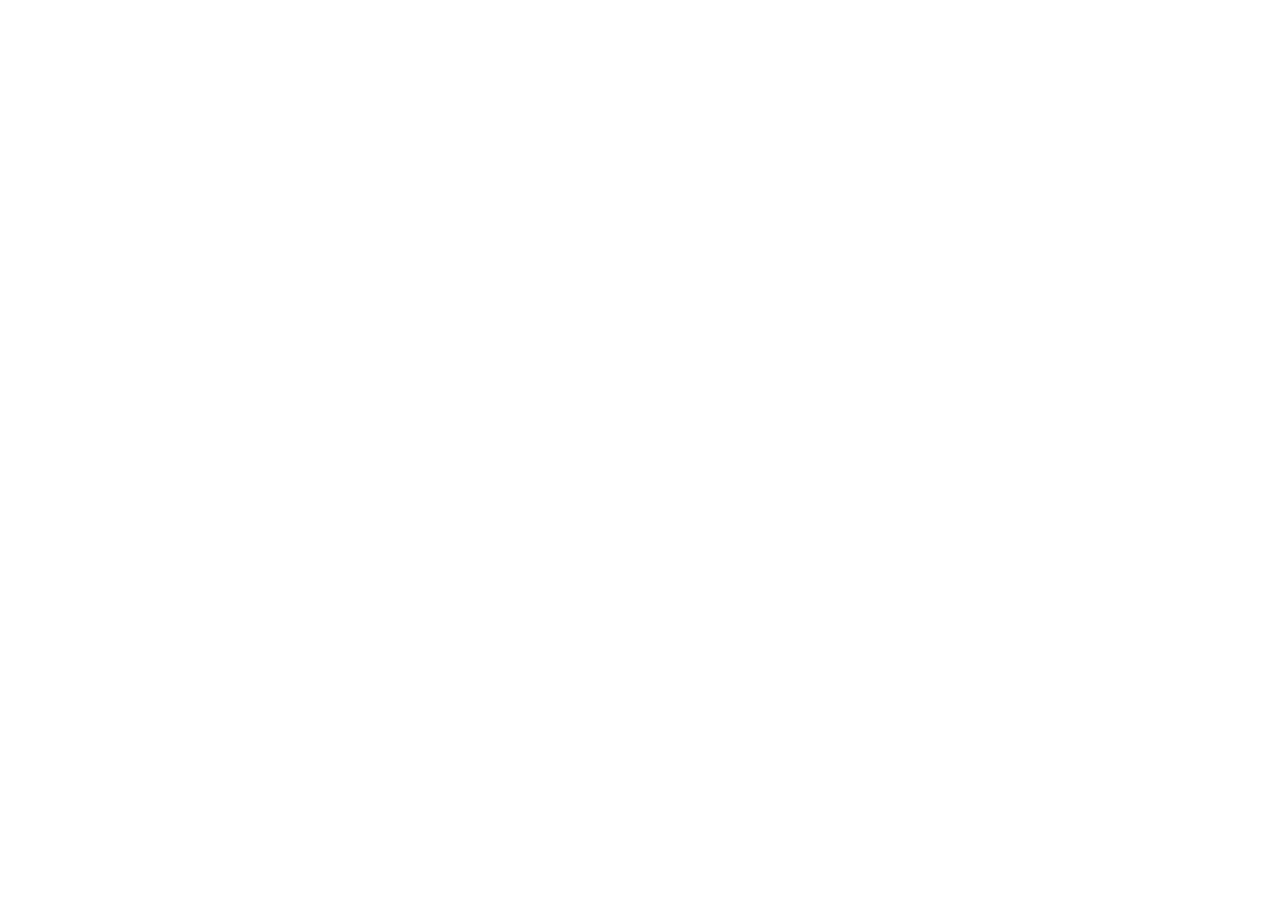
==== index.html @ ca8fcc41 "Initial commit: mexe PWA (clone of FieldRank Scouting) Cloned from FieldRank Scouting with the follo" ====
﻿<!DOCTYPE html>
<html lang="en">
<head>
    <meta charset="UTF-8">
    <meta name="viewport" content="width=device-width, initial-scale=1.0">
    <title>mexe</title>

    <meta name="viewport" content="width=device-width, initial-scale=1.0, maximum-scale=1.0, user-scalable=no">
    <meta name="theme-color" content="#39693C">
    <meta name="mobile-web-app-capable" content="yes">
    <meta name="apple-mobile-web-app-capable" content="yes">
    <meta name="apple-mobile-web-app-status-bar-style" content="black-translucent">
    <meta name="description" content="Scouting task navigation for the AgroXeque platform">
    <meta name="application-name" content="mexe">
    <meta name="apple-mobile-web-app-title" content="mexe">

    <link rel="manifest" href="/manifest.json">
    <link rel="icon" type="image/png" sizes="192x192" href="/icons/icon-192x192.png">
    <link rel="apple-touch-icon" href="/icons/icon-192x192.png">
    <link rel="apple-touch-startup-image" href="/icons/icon-512x512.png">
    
    <link rel="stylesheet" href="libs/leaflet-1.7.1/leaflet.css">
    <link rel="stylesheet" href="styles.css">

    <script src="libs/leaflet-1.7.1/leaflet.js"></script>
    <script src="libs/d3-7.8.5/d3.min.js"></script>
    <script src="libs/localforage-1.10.0/localforage.min.js"></script>
</head>
<body>
    <div id="install-instructions-modal" class="install-modal hidden">
        <div class="install-modal-content">
            <h3>Install mexe</h3>
            <div id="install-instructions-text"></div>
            <button id="close-install-modal" class="custom-button close-modal-btn">Continue in Browser</button>
        </div>
    </div>

    <div class="header">
        <div class="header-content">
            <div class="logo-container">
                <img src="imagens/logo_principal.png" alt="mexe Logo" class="logo">
            </div>
            <button id="install-help-button" class="install-help-button" type="button" aria-label="Installation help" title="Installation help">
                <svg viewBox="0 0 24 24" aria-hidden="true">
                    <circle cx="12" cy="12" r="10"></circle>
                    <path d="M9.1 9a3 3 0 0 1 5.8 1c0 2-2.9 2.2-2.9 4"></path>
                    <circle cx="12" cy="17.1" r="1"></circle>
                </svg>
            </button>
            <div class="line2">
                AgroXeque&copy;
                <br>
                <span id="app-version-display" style="font-weight: normal; font-size: 12px;"></span>
            </div>
        </div>
    </div>

    <div class="map-container">
        <div id="map"></div>
        <div id="install-button-container"></div>
        <div class="button-container">
            <button id="loadGeojson" class="custom-button">Load Task</button>
        </div>
        <div id="legend"></div>
    </div>

    <!-- Login Modal -->
    <div id="login-modal" class="login-modal">
        <div class="login-modal-content">
            <div class="login-header">
                <img src="imagens/logo_principal.png" alt="mexe Logo" class="login-logo">
                <h2>Login</h2>
                <p class="login-info">Use the same credentials you use on the AgroXeque platform</p>
            </div>
            <form id="login-form" method="post" action="#">
                <div class="form-group">
                    <label for="login-email">Email</label>
                    <input type="email" id="login-email" name="email" required autocomplete="email" placeholder="you@email.com">
                </div>
                <div class="form-group form-group-spaced">
                    <label for="login-password">Password</label>
                    <div class="password-input-wrapper">
                        <input type="password" id="login-password" name="password" required autocomplete="current-password" placeholder="Your password">
                        <button type="button" class="toggle-password" id="toggle-password" aria-label="Show password">
                            <svg class="eye-icon" width="20" height="20" viewBox="0 0 24 24" fill="none" stroke="currentColor" stroke-width="2" stroke-linecap="round" stroke-linejoin="round">
                                <path d="M1 12s4-8 11-8 11 8 11 8-4 8-11 8-11-8-11-8z"></path>
                                <circle cx="12" cy="12" r="3"></circle>
                            </svg>
                        </button>
                    </div>
                </div>
                <div id="login-error" class="error-message hidden"></div>
                <button type="submit" id="login-submit" class="custom-button login-button">
                    <span class="button-text">Sign In</span>
                    <span class="button-loader hidden">&#x23F3;</span>
                </button>
            </form>
            <div class="login-divider">
                <span>Or</span>
            </div>
                        <button type="button" id="login-social-btn" class="custom-button social-login-button">
                <span class="social-icon" aria-hidden="true">
                    <svg viewBox="0 0 24 24" role="img" focusable="false">
                        <path fill="#EA4335" d="M12 10.2v3.95h5.5c-.24 1.27-.96 2.35-2.04 3.08l3.3 2.56c1.92-1.77 3.02-4.38 3.02-7.49 0-.73-.06-1.43-.19-2.1H12z"></path>
                        <path fill="#34A853" d="M12 22c2.73 0 5.03-.9 6.7-2.44l-3.3-2.56c-.91.61-2.08.97-3.4.97-2.62 0-4.84-1.77-5.63-4.15H2.95v2.64A10 10 0 0 0 12 22z"></path>
                        <path fill="#FBBC05" d="M6.37 13.82A5.97 5.97 0 0 1 6.05 12c0-.63.11-1.23.32-1.82V7.54H2.95A10 10 0 0 0 2 12c0 1.61.39 3.13 1.08 4.46l3.29-2.64z"></path>
                        <path fill="#4285F4" d="M12 6.04c1.48 0 2.8.51 3.84 1.5l2.88-2.88A9.98 9.98 0 0 0 12 2 10 10 0 0 0 2.95 7.54l3.42 2.64c.79-2.38 3.01-4.14 5.63-4.14z"></path>
                    </svg>
                </span>
                <span>Continue with Google</span>
            </button>
        </div>
    </div>

    <!-- Social Login Instructions Modal -->
    <div id="social-login-instructions-modal" class="login-modal hidden">
        <div class="login-modal-content instructions-content">
            <button class="close-instructions" id="close-instructions" aria-label="Close">&times;</button>
            <div class="instructions-header">
                <h2>How to set a password for a Google account</h2>
                <p class="instructions-subtitle">If you originally signed up to AgroXeque with Google (without creating a password), set a password from your AgroXeque account to access mexe.</p>
            </div>
            <div class="instructions-steps">
                <div class="instruction-step">
                    <div class="step-number">1</div>
                    <div class="step-content">
                        <p><strong>Sign in to AgroXeque</strong></p>
                        <p class="step-detail">Use your Google account to sign in</p>
                    </div>
                </div>
                <div class="instruction-step">
                    <div class="step-number">2</div>
                    <div class="step-content">
                        <p><strong>Open "My Account"</strong></p>
                        <p class="step-detail">From the AgroXeque platform menu</p>
                    </div>
                </div>
                <div class="instruction-step">
                    <div class="step-number">3</div>
                    <div class="step-content">
                        <p><strong>Click "Change my password"</strong></p>
                        <p class="step-detail">An email will be sent to you</p>
                    </div>
                </div>
                <div class="instruction-step">
                    <div class="step-number">4</div>
                    <div class="step-content">
                        <p><strong>Check your email and click the reset link</strong></p>
                        <p class="step-detail">Check both your inbox and spam folder</p>
                    </div>
                </div>
                <div class="instruction-step">
                    <div class="step-number">5</div>
                    <div class="step-content">
                        <p><strong>Set your new password</strong></p>
                        <p class="step-detail">On the reset page, enter and confirm your new password</p>
                    </div>
                </div>
            </div>
            <button type="button" id="understood-btn" class="custom-button understood-button">Understood</button>
        </div>
    </div>

    <!-- SAFE ZONE: API configuration protected from obfuscation -->
    <script src="env.js"></script>

    <script src="version.js"></script>
    <script src="auth.js"></script>
    <script src="scripts.js" defer></script>

    <script src="sw-register.js"></script>

</body>
</html>
---- libs/leaflet-1.7.1/leaflet.css ----
/* required styles */

.leaflet-pane,
.leaflet-tile,
.leaflet-marker-icon,
.leaflet-marker-shadow,
.leaflet-tile-container,
.leaflet-pane > svg,
.leaflet-pane > canvas,
.leaflet-zoom-box,
.leaflet-image-layer,
.leaflet-layer {
	position: absolute;
	left: 0;
	top: 0;
	}
.leaflet-container {
	overflow: hidden;
	}
.leaflet-tile,
.leaflet-marker-icon,
.leaflet-marker-shadow {
	-webkit-user-select: none;
	   -moz-user-select: none;
	        user-select: none;
	  -webkit-user-drag: none;
	}
/* Prevents IE11 from highlighting tiles in blue */
.leaflet-tile::selection {
	background: transparent;
}
/* Safari renders non-retina tile on retina better with this, but Chrome is worse */
.leaflet-safari .leaflet-tile {
	image-rendering: -webkit-optimize-contrast;
	}
/* hack that prevents hw layers "stretching" when loading new tiles */
.leaflet-safari .leaflet-tile-container {
	width: 1600px;
	height: 1600px;
	-webkit-transform-origin: 0 0;
	}
.leaflet-marker-icon,
.leaflet-marker-shadow {
	display: block;
	}
/* .leaflet-container svg: reset svg max-width decleration shipped in Joomla! (joomla.org) 3.x */
/* .leaflet-container img: map is broken in FF if you have max-width: 100% on tiles */
.leaflet-container .leaflet-overlay-pane svg,
.leaflet-container .leaflet-marker-pane img,
.leaflet-container .leaflet-shadow-pane img,
.leaflet-container .leaflet-tile-pane img,
.leaflet-container img.leaflet-image-layer,
.leaflet-container .leaflet-tile {
	max-width: none !important;
	max-height: none !important;
	}

.leaflet-container.leaflet-touch-zoom {
	-ms-touch-action: pan-x pan-y;
	touch-action: pan-x pan-y;
	}
.leaflet-container.leaflet-touch-drag {
	-ms-touch-action: pinch-zoom;
	/* Fallback for FF which doesn't support pinch-zoom */
	touch-action: none;
	touch-action: pinch-zoom;
}
.leaflet-container.leaflet-touch-drag.leaflet-touch-zoom {
	-ms-touch-action: none;
	touch-action: none;
}
.leaflet-container {
	-webkit-tap-highlight-color: transparent;
}
.leaflet-container a {
	-webkit-tap-highlight-color: rgba(51, 181, 229, 0.4);
}
.leaflet-tile {
	filter: inherit;
	visibility: hidden;
	}
.leaflet-tile-loaded {
	visibility: inherit;
	}
.leaflet-zoom-box {
	width: 0;
	height: 0;
	-moz-box-sizing: border-box;
	     box-sizing: border-box;
	z-index: 800;
	}
/* workaround for https://bugzilla.mozilla.org/show_bug.cgi?id=888319 */
.leaflet-overlay-pane svg {
	-moz-user-select: none;
	}

.leaflet-pane         { z-index: 400; }

.leaflet-tile-pane    { z-index: 200; }
.leaflet-overlay-pane { z-index: 400; }
.leaflet-shadow-pane  { z-index: 500; }
.leaflet-marker-pane  { z-index: 600; }
.leaflet-tooltip-pane   { z-index: 650; }
.leaflet-popup-pane   { z-index: 700; }

.leaflet-map-pane canvas { z-index: 100; }
.leaflet-map-pane svg    { z-index: 200; }

.leaflet-vml-shape {
	width: 1px;
	height: 1px;
	}
.lvml {
	behavior: url(#default#VML);
	display: inline-block;
	position: absolute;
	}


/* control positioning */

.leaflet-control {
	position: relative;
	z-index: 800;
	pointer-events: visiblePainted; /* IE 9-10 doesn't have auto */
	pointer-events: auto;
	}
.leaflet-top,
.leaflet-bottom {
	position: absolute;
	z-index: 1000;
	pointer-events: none;
	}
.leaflet-top {
	top: 0;
	}
.leaflet-right {
	right: 0;
	}
.leaflet-bottom {
	bottom: 0;
	}
.leaflet-left {
	left: 0;
	}
.leaflet-control {
	float: left;
	clear: both;
	}
.leaflet-right .leaflet-control {
	float: right;
	}
.leaflet-top .leaflet-control {
	margin-top: 10px;
	}
.leaflet-bottom .leaflet-control {
	margin-bottom: 10px;
	}
.leaflet-left .leaflet-control {
	margin-left: 10px;
	}
.leaflet-right .leaflet-control {
	margin-right: 10px;
	}


/* zoom and fade animations */

.leaflet-fade-anim .leaflet-tile {
	will-change: opacity;
	}
.leaflet-fade-anim .leaflet-popup {
	opacity: 0;
	-webkit-transition: opacity 0.2s linear;
	   -moz-transition: opacity 0.2s linear;
	        transition: opacity 0.2s linear;
	}
.leaflet-fade-anim .leaflet-map-pane .leaflet-popup {
	opacity: 1;
	}
.leaflet-zoom-animated {
	-webkit-transform-origin: 0 0;
	    -ms-transform-origin: 0 0;
	        transform-origin: 0 0;
	}
.leaflet-zoom-anim .leaflet-zoom-animated {
	will-change: transform;
	}
.leaflet-zoom-anim .leaflet-zoom-animated {
	-webkit-transition: -webkit-transform 0.25s cubic-bezier(0,0,0.25,1);
	   -moz-transition:    -moz-transform 0.25s cubic-bezier(0,0,0.25,1);
	        transition:         transform 0.25s cubic-bezier(0,0,0.25,1);
	}
.leaflet-zoom-anim .leaflet-tile,
.leaflet-pan-anim .leaflet-tile {
	-webkit-transition: none;
	   -moz-transition: none;
	        transition: none;
	}

.leaflet-zoom-anim .leaflet-zoom-hide {
	visibility: hidden;
	}


/* cursors */

.leaflet-interactive {
	cursor: pointer;
	}
.leaflet-grab {
	cursor: -webkit-grab;
	cursor:    -moz-grab;
	cursor:         grab;
	}
.leaflet-crosshair,
.leaflet-crosshair .leaflet-interactive {
	cursor: crosshair;
	}
.leaflet-popup-pane,
.leaflet-control {
	cursor: auto;
	}
.leaflet-dragging .leaflet-grab,
.leaflet-dragging .leaflet-grab .leaflet-interactive,
.leaflet-dragging .leaflet-marker-draggable {
	cursor: move;
	cursor: -webkit-grabbing;
	cursor:    -moz-grabbing;
	cursor:         grabbing;
	}

/* marker & overlays interactivity */
.leaflet-marker-icon,
.leaflet-marker-shadow,
.leaflet-image-layer,
.leaflet-pane > svg path,
.leaflet-tile-container {
	pointer-events: none;
	}

.leaflet-marker-icon.leaflet-interactive,
.leaflet-image-layer.leaflet-interactive,
.leaflet-pane > svg path.leaflet-interactive,
svg.leaflet-image-layer.leaflet-interactive path {
	pointer-events: visiblePainted; /* IE 9-10 doesn't have auto */
	pointer-events: auto;
	}

/* visual tweaks */

.leaflet-container {
	background: #ddd;
	outline: 0;
	}
.leaflet-container a {
	color: #0078A8;
	}
.leaflet-container a.leaflet-active {
	outline: 2px solid orange;
	}
.leaflet-zoom-box {
	border: 2px dotted #38f;
	background: rgba(255,255,255,0.5);
	}


/* general typography */
.leaflet-container {
	font: 12px/1.5 "Helvetica Neue", Arial, Helvetica, sans-serif;
	}


/* general toolbar styles */

.leaflet-bar {
	box-shadow: 0 1px 5px rgba(0,0,0,0.65);
	border-radius: 4px;
	}
.leaflet-bar a,
.leaflet-bar a:hover {
	background-color: #fff;
	border-bottom: 1px solid #ccc;
	width: 26px;
	height: 26px;
	line-height: 26px;
	display: block;
	text-align: center;
	text-decoration: none;
	color: black;
	}
.leaflet-bar a,
.leaflet-control-layers-toggle {
	background-position: 50% 50%;
	background-repeat: no-repeat;
	display: block;
	}
.leaflet-bar a:hover {
	background-color: #f4f4f4;
	}
.leaflet-bar a:first-child {
	border-top-left-radius: 4px;
	border-top-right-radius: 4px;
	}
.leaflet-bar a:last-child {
	border-bottom-left-radius: 4px;
	border-bottom-right-radius: 4px;
	border-bottom: none;
	}
.leaflet-bar a.leaflet-disabled {
	cursor: default;
	background-color: #f4f4f4;
	color: #bbb;
	}

.leaflet-touch .leaflet-bar a {
	width: 30px;
	height: 30px;
	line-height: 30px;
	}
.leaflet-touch .leaflet-bar a:first-child {
	border-top-left-radius: 2px;
	border-top-right-radius: 2px;
	}
.leaflet-touch .leaflet-bar a:last-child {
	border-bottom-left-radius: 2px;
	border-bottom-right-radius: 2px;
	}

/* zoom control */

.leaflet-control-zoom-in,
.leaflet-control-zoom-out {
	font: bold 18px 'Lucida Console', Monaco, monospace;
	text-indent: 1px;
	}

.leaflet-touch .leaflet-control-zoom-in, .leaflet-touch .leaflet-control-zoom-out  {
	font-size: 22px;
	}


/* layers control */

.leaflet-control-layers {
	box-shadow: 0 1px 5px rgba(0,0,0,0.4);
	background: #fff;
	border-radius: 5px;
	}
.leaflet-control-layers-toggle {
	background-image: url(images/layers.png);
	width: 36px;
	height: 36px;
	}
.leaflet-retina .leaflet-control-layers-toggle {
	background-image: url(images/layers-2x.png);
	background-size: 26px 26px;
	}
.leaflet-touch .leaflet-control-layers-toggle {
	width: 44px;
	height: 44px;
	}
.leaflet-control-layers .leaflet-control-layers-list,
.leaflet-control-layers-expanded .leaflet-control-layers-toggle {
	display: none;
	}
.leaflet-control-layers-expanded .leaflet-control-layers-list {
	display: block;
	position: relative;
	}
.leaflet-control-layers-expanded {
	padding: 6px 10px 6px 6px;
	color: #333;
	background: #fff;
	}
.leaflet-control-layers-scrollbar {
	overflow-y: scroll;
	overflow-x: hidden;
	padding-right: 5px;
	}
.leaflet-control-layers-selector {
	margin-top: 2px;
	position: relative;
	top: 1px;
	}
.leaflet-control-layers label {
	display: block;
	}
.leaflet-control-layers-separator {
	height: 0;
	border-top: 1px solid #ddd;
	margin: 5px -10px 5px -6px;
	}

/* Default icon URLs */
.leaflet-default-icon-path {
	background-image: url(images/marker-icon.png);
	}


/* attribution and scale controls */

.leaflet-container .leaflet-control-attribution {
	background: #fff;
	background: rgba(255, 255, 255, 0.7);
	margin: 0;
	}
.leaflet-control-attribution,
.leaflet-control-scale-line {
	padding: 0 5px;
	color: #333;
	}
.leaflet-control-attribution a {
	text-decoration: none;
	}
.leaflet-control-attribution a:hover {
	text-decoration: underline;
	}
.leaflet-container .leaflet-control-attribution,
.leaflet-container .leaflet-control-scale {
	font-size: 11px;
	}
.leaflet-left .leaflet-control-scale {
	margin-left: 5px;
	}
.leaflet-bottom .leaflet-control-scale {
	margin-bottom: 5px;
	}
.leaflet-control-scale-line {
	border: 2px solid #777;
	border-top: none;
	line-height: 1.1;
	padding: 2px 5px 1px;
	font-size: 11px;
	white-space: nowrap;
	overflow: hidden;
	-moz-box-sizing: border-box;
	     box-sizing: border-box;

	background: #fff;
	background: rgba(255, 255, 255, 0.5);
	}
.leaflet-control-scale-line:not(:first-child) {
	border-top: 2px solid #777;
	border-bottom: none;
	margin-top: -2px;
	}
.leaflet-control-scale-line:not(:first-child):not(:last-child) {
	border-bottom: 2px solid #777;
	}

.leaflet-touch .leaflet-control-attribution,
.leaflet-touch .leaflet-control-layers,
.leaflet-touch .leaflet-bar {
	box-shadow: none;
	}
.leaflet-touch .leaflet-control-layers,
.leaflet-touch .leaflet-bar {
	border: 2px solid rgba(0,0,0,0.2);
	background-clip: padding-box;
	}


/* popup */

.leaflet-popup {
	position: absolute;
	text-align: center;
	margin-bottom: 20px;
	}
.leaflet-popup-content-wrapper {
	padding: 1px;
	text-align: left;
	border-radius: 12px;
	}
.leaflet-popup-content {
	margin: 13px 19px;
	line-height: 1.4;
	}
.leaflet-popup-content p {
	margin: 18px 0;
	}
.leaflet-popup-tip-container {
	width: 40px;
	height: 20px;
	position: absolute;
	left: 50%;
	margin-left: -20px;
	overflow: hidden;
	pointer-events: none;
	}
.leaflet-popup-tip {
	width: 17px;
	height: 17px;
	padding: 1px;

	margin: -10px auto 0;

	-webkit-transform: rotate(45deg);
	   -moz-transform: rotate(45deg);
	    -ms-transform: rotate(45deg);
	        transform: rotate(45deg);
	}
.leaflet-popup-content-wrapper,
.leaflet-popup-tip {
	background: white;
	color: #333;
	box-shadow: 0 3px 14px rgba(0,0,0,0.4);
	}
.leaflet-container a.leaflet-popup-close-button {
	position: absolute;
	top: 0;
	right: 0;
	padding: 4px 4px 0 0;
	border: none;
	text-align: center;
	width: 18px;
	height: 14px;
	font: 16px/14px Tahoma, Verdana, sans-serif;
	color: #c3c3c3;
	text-decoration: none;
	font-weight: bold;
	background: transparent;
	}
.leaflet-container a.leaflet-popup-close-button:hover {
	color: #999;
	}
.leaflet-popup-scrolled {
	overflow: auto;
	border-bottom: 1px solid #ddd;
	border-top: 1px solid #ddd;
	}

.leaflet-oldie .leaflet-popup-content-wrapper {
	-ms-zoom: 1;
	}
.leaflet-oldie .leaflet-popup-tip {
	width: 24px;
	margin: 0 auto;

	-ms-filter: "progid:DXImageTransform.Microsoft.Matrix(M11=0.70710678, M12=0.70710678, M21=-0.70710678, M22=0.70710678)";
	filter: progid:DXImageTransform.Microsoft.Matrix(M11=0.70710678, M12=0.70710678, M21=-0.70710678, M22=0.70710678);
	}
.leaflet-oldie .leaflet-popup-tip-container {
	margin-top: -1px;
	}

.leaflet-oldie .leaflet-control-zoom,
.leaflet-oldie .leaflet-control-layers,
.leaflet-oldie .leaflet-popup-content-wrapper,
.leaflet-oldie .leaflet-popup-tip {
	border: 1px solid #999;
	}


/* div icon */

.leaflet-div-icon {
	background: #fff;
	border: 1px solid #666;
	}


/* Tooltip */
/* Base styles for the element that has a tooltip */
.leaflet-tooltip {
	position: absolute;
	padding: 6px;
	background-color: #fff;
	border: 1px solid #fff;
	border-radius: 3px;
	color: #222;
	white-space: nowrap;
	-webkit-user-select: none;
	-moz-user-select: none;
	-ms-user-select: none;
	user-select: none;
	pointer-events: none;
	box-shadow: 0 1px 3px rgba(0,0,0,0.4);
	}
.leaflet-tooltip.leaflet-clickable {
	cursor: pointer;
	pointer-events: auto;
	}
.leaflet-tooltip-top:before,
.leaflet-tooltip-bottom:before,
.leaflet-tooltip-left:before,
.leaflet-tooltip-right:before {
	position: absolute;
	pointer-events: none;
	border: 6px solid transparent;
	background: transparent;
	content: "";
	}

/* Directions */

.leaflet-tooltip-bottom {
	margin-top: 6px;
}
.leaflet-tooltip-top {
	margin-top: -6px;
}
.leaflet-tooltip-bottom:before,
.leaflet-tooltip-top:before {
	left: 50%;
	margin-left: -6px;
	}
.leaflet-tooltip-top:before {
	bottom: 0;
	margin-bottom: -12px;
	border-top-color: #fff;
	}
.leaflet-tooltip-bottom:before {
	top: 0;
	margin-top: -12px;
	margin-left: -6px;
	border-bottom-color: #fff;
	}
.leaflet-tooltip-left {
	margin-left: -6px;
}
.leaflet-tooltip-right {
	margin-left: 6px;
}
.leaflet-tooltip-left:before,
.leaflet-tooltip-right:before {
	top: 50%;
	margin-top: -6px;
	}
.leaflet-tooltip-left:before {
	right: 0;
	margin-right: -12px;
	border-left-color: #fff;
	}
.leaflet-tooltip-right:before {
	left: 0;
	margin-left: -12px;
	border-right-color: #fff;
	}
---- styles.css ----
﻿body, html {
    margin: 0;
    padding: 0;
    height: 100%;
    width: 100%;
    overflow: hidden;
    display: flex;
    flex-direction: column;
    align-items: center;
    font-family: Arial, sans-serif;
    background-color: #F0F0F0;
}

.header {
    width: 100%;
    background-color: #FFFFFF;
    padding: 10px 20px;
    box-shadow: 0 2px 4px rgba(0,0,0,0.1);
    display: flex;
    justify-content: center;
    align-items: center;
    z-index: 1001;
    height: 80px;
    position: relative;
    flex-shrink: 0; 
}

.header-content {
    display: flex;
    align-items: center;
    justify-content: flex-start;
    max-width: 1200px;
    width: 100%;
    padding: 0 20px;
    position: relative;
    height: 100%;
}

.line2 {
    position: absolute;
    right: 20px;
    top: 20px;
    color: #39693C;
    font-size: 14px;
    font-weight: bold;
}

.install-help-button {
    position: absolute;
    right: 140px;
    top: 18px;
    width: 34px;
    height: 34px;
    border-radius: 50%;
    border: 1px solid #cad5cb;
    background: #ffffff;
    color: #39693C;
    display: inline-flex;
    align-items: center;
    justify-content: center;
    cursor: pointer;
    padding: 0;
    transition: background-color 0.2s ease, border-color 0.2s ease, color 0.2s ease;
}

.install-help-button:hover {
    background: #eef5ef;
    border-color: #39693C;
}

.install-help-button svg {
    width: 18px;
    height: 18px;
    stroke: currentColor;
    fill: none;
    stroke-width: 2;
    stroke-linecap: round;
    stroke-linejoin: round;
}

.logo-container {
    position: relative;
    display: flex;
    align-items: center;
    height: 100%;
}

.logo {
    width: 150px;
    height: auto;
    object-fit: contain;
}

.map-container {
    position: relative;
    width: 100%;
    flex: 1;
    overflow: hidden;
}

#map {
    height: 100%;
    width: 100%;
}

.button-container {
    position: absolute;
    top: 10px;
    right: 20px;
    z-index: 1000;
    display: flex;
    flex-direction: column;
    gap: 10px;
}

.custom-button {
    padding: 10px 20px;
    background-color: #39693C;
    color: white;
    border: none;
    border-radius: 4px;
    cursor: pointer;
    font-weight: 500;
    transition: background-color 0.5s ease;
    margin: 0;
}

.custom-button:hover {
    background-color: #2a4e2c;
}

.custom-button.hidden {
    display: none;
}

#install-button-container {
    position: absolute;
    top: 10px;
    left: 20px; /* Keep it on the left side */
    z-index: 1000;
    display: flex;
    flex-direction: column;
    gap: 10px;
}

#loadGeojson, #navButton, #installAppButton {
    position: relative;
}

#legend {
    position: absolute;
    bottom: 20px;
    left: 10px;
    z-index: 1000;
    background: white;
    padding: 15px;
    border-radius: 8px;
    font-size: 14px;
    box-shadow: 0 2px 4px rgba(0,0,0,0.1);
    border: 1px solid #D5E8D0;
    max-width: 250px;
    transition: all 0.3s ease; 
}

.auto-center-button {
    position: absolute;
    bottom: 20px;
    right: 20px;
    background-color: white;
    color: #39693C;
    border: 1px solid #D5E8D0;
    border-radius: 50%;
    width: 40px;
    height: 40px;
    font-size: 18px;
    line-height: 1;
    display: flex;
    align-items: center;
    justify-content: center;
    cursor: pointer;
    box-shadow: 0px 2px 4px rgba(0, 0, 0, 0.1);
    transition: all 0.3s ease;
}

.auto-center-button:hover {
    background-color: #D5E8D0;
}

.auto-center-button.active {
    background-color: #39693C;
    color: white;
}

.position-indicator {
    position: absolute;
    top: 10px;
    left: 50%;
    transform: translateX(-50%);
    background: white;
    padding: 10px 20px;
    border-radius: 4px;
    box-shadow: 0 2px 4px rgba(0,0,0,0.2);
    z-index: 1000;
    border: 1px solid #D5E8D0;
    font-size: 16px;
    pointer-events: none;
    transition: all 0.3s ease;
    min-width: 180px;
    text-align: center;
}

.position-indicator.has-value {
    color: #39693C;
    font-weight: bold;
}

.exit-confirmation-modal, .edit-value-modal {
    position: fixed;
    top: 0;
    left: 0;
    width: 100%;
    height: 100%;
    background-color: rgba(0, 0, 0, 0.5);
    display: flex;
    justify-content: center;
    align-items: center;
    z-index: 2000;
}

.exit-confirmation-modal .modal-content, .edit-value-modal .modal-content {
    background-color: white;
    padding: 20px;
    border-radius: 8px;
    box-shadow: 0 2px 10px rgba(0, 0, 0, 0.2);
    width: 340px;
    max-width: 90%;
    text-align: center;
}

.exit-confirmation-modal h3, .edit-value-modal h3 {
    color: #39693C;
    margin-top: 0;
    margin-bottom: 15px;
    font-size: 18px;
}

.exit-confirmation-modal p {
    margin-bottom: 20px;
    color: #666;
}

.exit-confirmation-modal .modal-buttons {
    display: flex;
    flex-direction: column;
    gap: 10px;
    width: 100%;
    margin: 10px auto 0;
}

.exit-confirmation-modal .modal-buttons .custom-button {
    width: 100%;
    padding: 12px;
    margin: 0;
    font-size: 14px;
}

.exit-confirmation-modal .save-button { background-color: #39693C; }
.exit-confirmation-modal .exit-button { background-color: #dc3545; }
.exit-confirmation-modal .cancel-button { background-color: #6c757d; }

.legend-header { display: flex; justify-content: space-between; align-items: flex-start; margin-bottom: 8px; }
.legend-header b { margin-bottom: 0; line-height: 1.2; }

.legend-collapse-button {
    cursor: pointer;
    font-size: 25px;
    border: none;
    background: none;
    padding: 0;
    margin-left: 30px;
    color: #39693C;
}
.legend-collapse-button:hover { color: #2a4e2c; }

.legend-items-container {
    padding-bottom: 3px;
}

.legend-footer {
    display: flex;
    justify-content: flex-end;
    margin-top: 3px;
}

#legend-edit-btn {
    cursor: pointer;
    font-size: 20px;
    line-height: 1;
    color: #39693C;
    border: none;
    background: none;
    padding: 0;
}
#legend-edit-btn:hover { color: #2a4e2c; }

.legend-item { display: flex; align-items: center; margin-bottom: 4px; }
.legend-item i { width: 15px; height: 15px; display: inline-block; margin-right: 5px; flex-shrink: 0; }
.legend-item-edit-icon { cursor: pointer; font-size: 18px; line-height: 1; color: #6c757d; margin-left: 8px; display: none; }
.legend-item-edit-icon:hover { color: #343a40; }
#legend.editing .legend-item-edit-icon { display: inline-block; }
.edit-value-modal input { width: 100%; padding: 10px; margin-bottom: 20px; border: 1px solid #ccc; border-radius: 4px; box-sizing: border-box; font-size: 16px; }
.edit-value-modal .modal-buttons { display: flex; justify-content: space-around; gap: 10px; }

#legend.collapsed {
    width: auto;
    height: auto;
    padding: 7px;
}
#legend.collapsed .legend-header {
    margin-bottom: 0;
}
#legend.collapsed .legend-header b,
#legend.collapsed .legend-items-container,
#legend.collapsed .legend-footer {
    display: none;
}

#legend.collapsed .legend-collapse-button {
    font-size: 33px;
    line-height: 1;
	margin-left: 3px;
}

.format-toggle-container.disabled {
    cursor: not-allowed;
    opacity: 0.5;
}

.format-toggle-container.disabled .format-label {
    color: #ccc !important;
}

.format-toggle-container.offline .label-shp {
    text-decoration: line-through;
}

@media (max-width: 600px) {
    .header {
        height: 60px;
        padding: 5px 10px;
    }

    .logo {
        width: 120px;
    }

    .line2 {
        top: 10px;
        right: 10px;
    }

    .install-help-button {
        top: 12px;
        right: 100px;
        width: 30px;
        height: 30px;
    }

    .button-container {
        top: 60px; 
        right: 10px; 
    }
				
    #install-button-container {
        top: 60px;
        left: 10px;
    }				
				
    .button-container .custom-button {
        padding: 8px 12px;
        font-size: 14px;
    }

    .position-indicator {
        font-size: 14px;
        min-width: 140px;
        padding: 8px 15px;
    }

    #legend, .auto-center-button {
        bottom: 10px;
    }
    
    #legend {
        left: 10px;
    }
    
    .auto-center-button {
        right: 10px;
    }

}


.install-modal {
    position: fixed;
    top: 0;
    left: 0;
    width: 100%;
    height: 100%;
    background-color: rgba(0, 0, 0, 0.85);
    display: flex;
    justify-content: center;
    align-items: center;
    z-index: 3000;
    opacity: 1;
    transition: opacity 0.3s ease;
}

.install-modal.hidden {
    opacity: 0;
    pointer-events: none;
}

.install-modal-content {
    background-color: white;
    padding: 25px 30px;
    border-radius: 12px;
    box-shadow: 0 5px 20px rgba(0, 0, 0, 0.3);
    width: 420px;
    max-width: 90%;
    text-align: center;
}

.install-modal-content h3 {
    color: #39693C;
    margin-top: 0;
    margin-bottom: 15px;
    font-size: 22px;
}

.install-modal-content #install-instructions-text {
    margin-bottom: 20px;
    color: #333;
    line-height: 1.6;
    font-size: 16px;
    text-align: left;
}

.install-modal-content .install-copy {
    margin: 0 0 12px 0;
}

.install-modal-content .install-steps {
    margin: 0;
    padding-left: 20px;
}

.install-modal-content .install-steps li {
    margin-bottom: 10px;
}

.install-modal-content .install-inline-icon {
    display: inline-flex;
    width: 16px;
    height: 16px;
    vertical-align: text-bottom;
    margin: 0 3px;
}

.install-modal-content .install-inline-icon svg {
    width: 16px;
    height: 16px;
    stroke: #1f2937;
    stroke-width: 2;
    fill: none;
    stroke-linecap: round;
    stroke-linejoin: round;
}

.install-modal-content .close-modal-btn {
    margin-top: 15px;
    background-color: #6c757d;
}

.custom-button:disabled {
    background-color: #aeb8af; /* Uma cor mais neutra/cinza */
    opacity: 0.6; /* Reduz a opacidade */
    cursor: not-allowed; /* Indicates non-clickable state */
}

.custom-button:disabled:hover {
    background-color: #aeb8af; /* Keeps color stable on hover */
}

#app-version-display {
    position: relative;
    top: 12px;           
    left: 20px;         
}

/* ===== ESTILOS DE LOGIN ===== */

.login-modal {
    position: fixed;
    inset: 0;
    background:
        radial-gradient(circle at 14% 10%, rgba(57, 105, 60, 0.24), transparent 38%),
        radial-gradient(circle at 90% 90%, rgba(66, 133, 244, 0.2), transparent 40%),
        rgba(11, 16, 14, 0.84);
    backdrop-filter: blur(5px);
    display: flex;
    justify-content: center;
    align-items: center;
    z-index: 5000;
    opacity: 1;
    transition: opacity 0.3s ease;
    padding: 28px 14px;
}

.login-modal.hidden {
    opacity: 0;
    pointer-events: none;
}

.login-modal-content {
    position: relative;
    background: #ffffff;
    padding: 20px 22px 18px;
    border-radius: 22px;
    box-shadow: 0 22px 58px rgba(0, 0, 0, 0.22);
    border: 1px solid rgba(57, 105, 60, 0.14);
    width: min(400px, 86vw);
    max-height: 84vh;
    overflow-y: auto;
}

.login-modal-content::before {
    content: none;
}

.login-header {
    text-align: center;
    margin-bottom: 16px;
}

.login-logo {
    width: clamp(110px, 24vw, 150px);
    max-width: 100%;
    height: auto;
    margin: 0 auto 10px;
    display: block;
    filter: none;
}

.login-header h2 {
    color: #254f2a;
    margin: 0 0 4px;
    font-size: clamp(1.1rem, 1.95vw, 1.45rem);
    font-weight: 700;
    line-height: 1.08;
    letter-spacing: -0.04em;
}

.login-subtitle {
    color: #2f3f33;
    font-size: 1.68rem;
    margin: 0 0 4px;
    font-weight: 600;
    line-height: 1.22;
}

.login-info {
    color: #667272;
    font-size: 0.93rem;
    margin: 0;
    font-weight: 400;
    font-style: italic;
    line-height: 1.35;
}

#login-form {
    display: flex;
    flex-direction: column;
}

.form-group {
    display: flex;
    flex-direction: column;
    gap: 6px;
    margin-bottom: 8px;
}

.form-group-spaced {
    margin-top: 6px;
}

.form-group label {
    color: #1f2426;
    font-weight: 600;
    font-size: 0.9rem;
    margin-bottom: 0;
}

.form-group input {
    height: 48px;
    padding: 10px 12px;
    border: 1px solid #cfd8d1;
    border-radius: 12px;
    font-size: 1rem;
    transition: all 0.24s ease;
    box-sizing: border-box;
    background-color: #fff;
    color: #1e2420;
}

.form-group input:focus {
    outline: none;
    border-color: #39693C;
    box-shadow: 0 0 0 4px rgba(57, 105, 60, 0.12);
}

.form-group input::placeholder {
    color: #98a2a4;
    font-size: 0.96rem;
}

.password-input-wrapper {
    position: relative;
    display: flex;
    align-items: center;
}

.password-input-wrapper input {
    width: 100%;
    padding-right: 54px;
}

.toggle-password {
    position: absolute;
    right: 10px;
    background: #eef3ef;
    border: 1px solid #d7e0d9;
    cursor: pointer;
    padding: 6px;
    width: 34px;
    height: 34px;
    display: flex;
    align-items: center;
    justify-content: center;
    color: #4f6363;
    transition: all 0.2s ease;
    border-radius: 9px;
}

.toggle-password:hover {
    color: #2f5f32;
    border-color: #c3d0c5;
    background-color: #e8efe9;
}

.toggle-password:active {
    transform: scale(0.96);
}

.eye-icon {
    width: 18px;
    height: 18px;
    stroke: currentColor;
}

.error-message {
    background-color: #fff1f1;
    color: #b02d2d;
    padding: 12px 14px;
    border-radius: 10px;
    font-size: 0.94rem;
    text-align: center;
    border: 1px solid #ffc5c5;
    margin-top: 8px;
    line-height: 1.4;
}

.error-message.hidden {
    display: none;
}

.login-button {
    background-color: #16DA51;
    width: 88%;
    min-height: 48px;
    padding: 9px 12px;
    font-size: 0.95rem;
    font-weight: 700;
    margin: 10px auto 0;
    border-radius: 12px;
    letter-spacing: 0.03em;
    transition: transform 0.2s ease, box-shadow 0.2s ease;
    box-shadow: 0 10px 22px rgba(22, 218, 81, 0.3);
}

.login-button:hover {
    transform: translateY(-1px);
    background-color: #12c649;
    box-shadow: 0 12px 22px rgba(22, 218, 81, 0.36);
}

.login-button .button-loader {
    display: inline-block;
}

.login-button .button-loader.hidden {
    display: none;
}

.login-divider {
    display: flex;
    align-items: center;
    margin: 12px 0 10px;
    text-align: center;
}

.login-divider::before,
.login-divider::after {
    content: "";
    flex: 1;
    border-bottom: 1px solid #d7ded8;
}

.login-divider span {
    padding: 0 14px;
    color: #738180;
    font-size: 0.84rem;
    font-weight: 600;
    text-transform: uppercase;
    letter-spacing: 0.08em;
}

.social-login-button {
    margin: 0 auto;
    width: 88%;
    min-height: 48px;
    padding: 8px 12px;
    font-size: 0.95rem;
    font-weight: 600;
    color: #1f1f1f;
    background: linear-gradient(180deg, #ffffff 0%, #f6f9ff 100%);
    border: 1px solid #d5dde6;
    display: flex;
    align-items: center;
    justify-content: center;
    gap: 12px;
    border-radius: 12px;
    transition: transform 0.2s ease, box-shadow 0.2s ease, border-color 0.2s ease;
    letter-spacing: 0.01em;
    box-shadow: 0 8px 18px rgba(26, 38, 59, 0.12);
}

.social-login-button:hover {
    border-color: #b5c7de;
    transform: translateY(-1px);
    box-shadow: 0 12px 22px rgba(26, 38, 59, 0.16);
}

.social-login-button .social-icon {
    width: 35px;
    height: 35px;
    border-radius: 50%;
    background-color: #fff;
    border: 1px solid #d7dde5;
    display: inline-flex;
    align-items: center;
    justify-content: center;
    box-shadow: inset 0 0 0 1px rgba(255, 255, 255, 0.8);
}

.social-login-button .social-icon svg {
    width: 20px;
    height: 20px;
    display: block;
}

.social-login-button:active {
    transform: translateY(0);
}

/* Social Login Instructions Modal */
.instructions-content {
    width: 600px;
    max-width: 95%;
    position: relative;
}

.close-instructions {
    position: absolute;
    top: 15px;
    right: 15px;
    background: none;
    border: none;
    font-size: 32px;
    color: #999;
    cursor: pointer;
    line-height: 1;
    padding: 0;
    width: 32px;
    height: 32px;
    display: flex;
    align-items: center;
    justify-content: center;
    transition: color 0.3s ease;
}

.close-instructions:hover {
    color: #333;
}

.instructions-header {
    text-align: center;
    margin-bottom: 30px;
    padding-right: 40px;
}

.instructions-header h2 {
    color: #39693C;
    margin: 0 0 10px 0;
    font-size: 22px;
}

.instructions-subtitle {
    color: #666;
    font-size: 14px;
    margin: 0;
}

.instructions-steps {
    display: flex;
    flex-direction: column;
    gap: 20px;
    margin-bottom: 25px;
}

.instruction-step {
    display: flex;
    gap: 15px;
    align-items: flex-start;
}

.step-number {
    flex-shrink: 0;
    width: 32px;
    height: 32px;
    background-color: #39693C;
    color: white;
    border-radius: 50%;
    display: flex;
    align-items: center;
    justify-content: center;
    font-weight: bold;
    font-size: 16px;
}

.step-content {
    flex: 1;
}

.step-content p {
    margin: 0 0 5px 0;
    color: #333;
    font-size: 15px;
}

.step-content p strong {
    color: #39693C;
}

.step-detail {
    color: #666 !important;
    font-size: 13px !important;
    font-style: italic;
}

.step-link {
    display: inline-block;
    color: #4285f4;
    text-decoration: none;
    font-size: 14px;
    margin-top: 5px;
    transition: color 0.3s ease;
}

.step-link:hover {
    color: #357ae8;
    text-decoration: underline;
}

.understood-button {
    width: 100%;
    padding: 14px;
    font-size: 16px;
    font-weight: 600;
}

/* Responsividade para modais de login */
@media (max-width: 600px) {
    .login-modal {
        padding: 18px 10px;
    }

    .login-modal-content {
        width: 100%;
        max-width: 94vw;
        padding: 18px 12px 14px;
        border-radius: 16px;
    }

    .login-logo {
        width: clamp(100px, 36vw, 132px);
        margin-bottom: 14px;
    }

    .login-header {
        margin-bottom: 22px;
    }

    .login-header h2 {
        font-size: clamp(1.35rem, 5.2vw, 1.65rem);
    }

    .login-subtitle {
        font-size: 1.35rem;
        margin-bottom: 8px;
    }

    .login-info {
        font-size: 0.88rem;
    }

    .form-group {
        margin-bottom: 10px;
    }

    .form-group input {
        height: 46px;
        font-size: 0.98rem;
    }

    .form-group input::placeholder {
        font-size: 0.9rem;
    }

    .login-button,
    .social-login-button {
        width: 100%;
        margin: 0;
        min-height: 46px;
    }

    .login-button {
        font-size: 0.92rem;
        margin-top: 10px;
    }

    .social-login-button {
        font-size: 0.92rem;
        gap: 8px;
    }

    .social-login-button .social-icon {
        width: 32px;
        height: 32px;
    }

    .social-login-button .social-icon svg {
        width: 18px;
        height: 18px;
    }

    .instructions-content {
        width: 95%;
        padding: 20px;
    }

    .instructions-header {
        padding-right: 0;
    }

    .close-instructions {
        top: 10px;
        right: 10px;
    }

    .instruction-step {
        gap: 12px;
    }

    .step-number {
        width: 28px;
        height: 28px;
        font-size: 14px;
    }
}
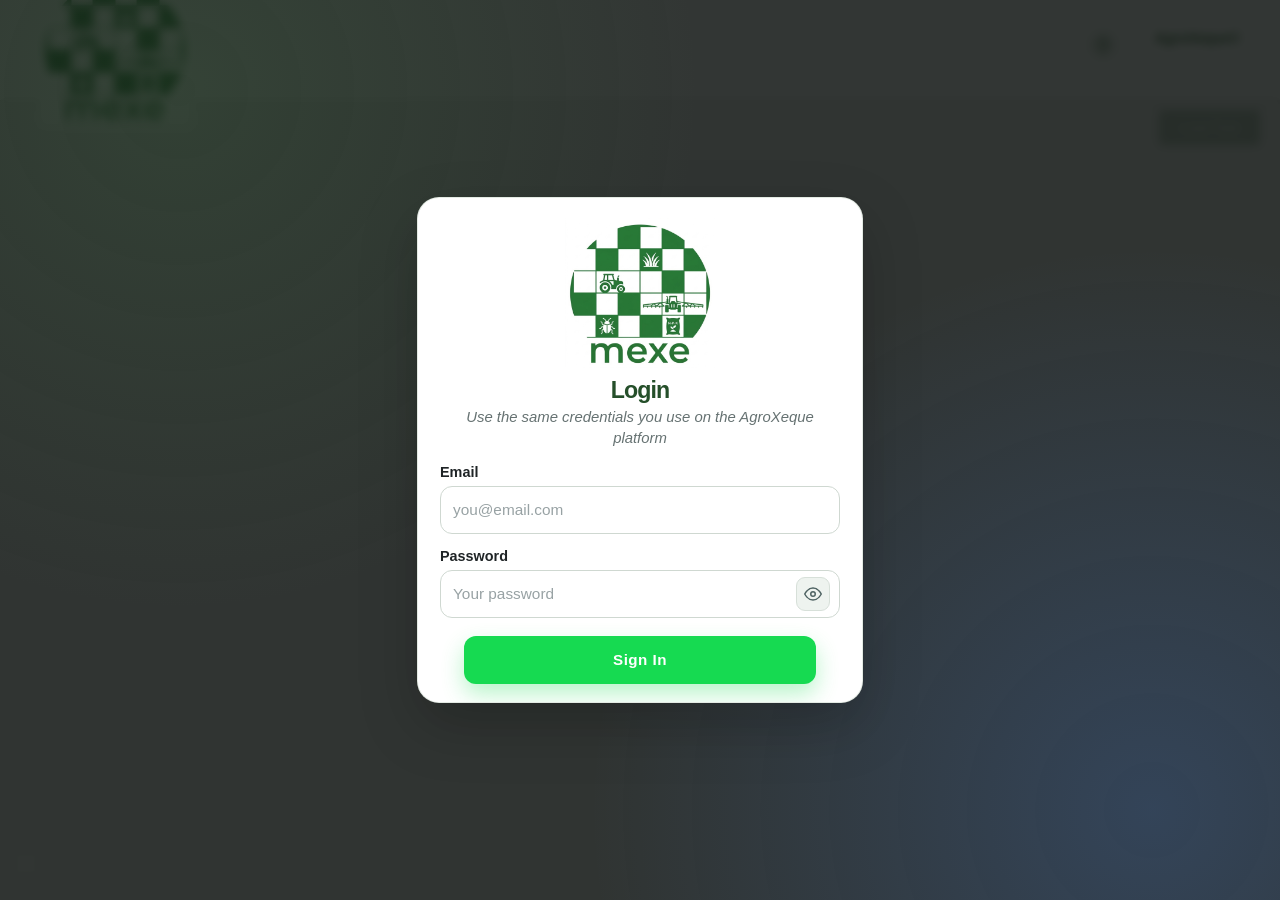
==== commit 8338d224: "Allow 'full' user_type; remove Google OAuth login - Backend gate now accepts user_type in {team, gue" ====
--- a/index.html
+++ b/index.html
@@ -95,69 +95,6 @@
                     <span class="button-loader hidden">&#x23F3;</span>
                 </button>
             </form>
-            <div class="login-divider">
-                <span>Or</span>
-            </div>
-                        <button type="button" id="login-social-btn" class="custom-button social-login-button">
-                <span class="social-icon" aria-hidden="true">
-                    <svg viewBox="0 0 24 24" role="img" focusable="false">
-                        <path fill="#EA4335" d="M12 10.2v3.95h5.5c-.24 1.27-.96 2.35-2.04 3.08l3.3 2.56c1.92-1.77 3.02-4.38 3.02-7.49 0-.73-.06-1.43-.19-2.1H12z"></path>
-                        <path fill="#34A853" d="M12 22c2.73 0 5.03-.9 6.7-2.44l-3.3-2.56c-.91.61-2.08.97-3.4.97-2.62 0-4.84-1.77-5.63-4.15H2.95v2.64A10 10 0 0 0 12 22z"></path>
-                        <path fill="#FBBC05" d="M6.37 13.82A5.97 5.97 0 0 1 6.05 12c0-.63.11-1.23.32-1.82V7.54H2.95A10 10 0 0 0 2 12c0 1.61.39 3.13 1.08 4.46l3.29-2.64z"></path>
-                        <path fill="#4285F4" d="M12 6.04c1.48 0 2.8.51 3.84 1.5l2.88-2.88A9.98 9.98 0 0 0 12 2 10 10 0 0 0 2.95 7.54l3.42 2.64c.79-2.38 3.01-4.14 5.63-4.14z"></path>
-                    </svg>
-                </span>
-                <span>Continue with Google</span>
-            </button>
-        </div>
-    </div>
-
-    <!-- Social Login Instructions Modal -->
-    <div id="social-login-instructions-modal" class="login-modal hidden">
-        <div class="login-modal-content instructions-content">
-            <button class="close-instructions" id="close-instructions" aria-label="Close">&times;</button>
-            <div class="instructions-header">
-                <h2>How to set a password for a Google account</h2>
-                <p class="instructions-subtitle">If you originally signed up to AgroXeque with Google (without creating a password), set a password from your AgroXeque account to access mexe.</p>
-            </div>
-            <div class="instructions-steps">
-                <div class="instruction-step">
-                    <div class="step-number">1</div>
-                    <div class="step-content">
-                        <p><strong>Sign in to AgroXeque</strong></p>
-                        <p class="step-detail">Use your Google account to sign in</p>
-                    </div>
-                </div>
-                <div class="instruction-step">
-                    <div class="step-number">2</div>
-                    <div class="step-content">
-                        <p><strong>Open "My Account"</strong></p>
-                        <p class="step-detail">From the AgroXeque platform menu</p>
-                    </div>
-                </div>
-                <div class="instruction-step">
-                    <div class="step-number">3</div>
-                    <div class="step-content">
-                        <p><strong>Click "Change my password"</strong></p>
-                        <p class="step-detail">An email will be sent to you</p>
-                    </div>
-                </div>
-                <div class="instruction-step">
-                    <div class="step-number">4</div>
-                    <div class="step-content">
-                        <p><strong>Check your email and click the reset link</strong></p>
-                        <p class="step-detail">Check both your inbox and spam folder</p>
-                    </div>
-                </div>
-                <div class="instruction-step">
-                    <div class="step-number">5</div>
-                    <div class="step-content">
-                        <p><strong>Set your new password</strong></p>
-                        <p class="step-detail">On the reset page, enter and confirm your new password</p>
-                    </div>
-                </div>
-            </div>
-            <button type="button" id="understood-btn" class="custom-button understood-button">Understood</button>
         </div>
     </div>
 
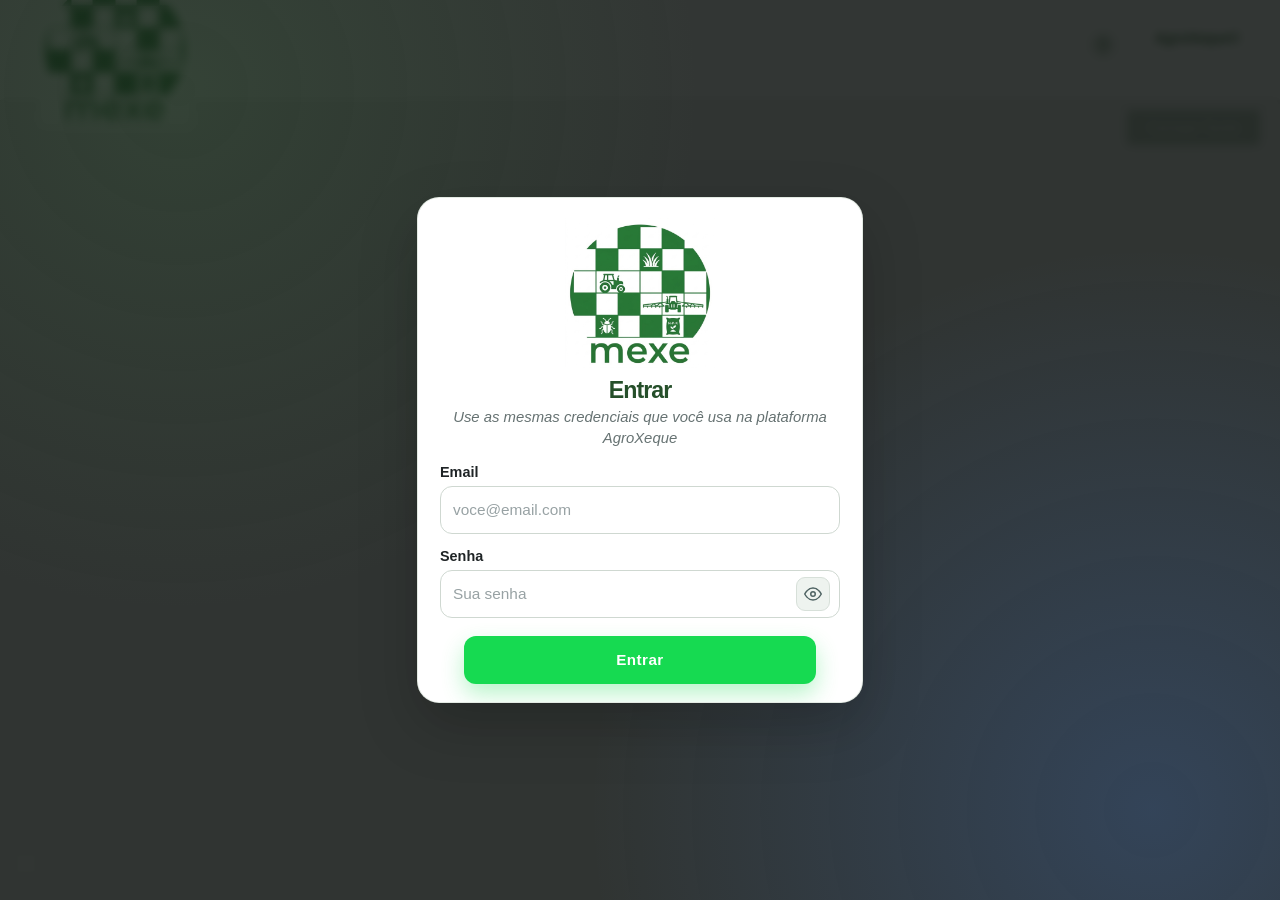
==== commit 123a5b96: "Translate UI to pt-BR and rename brand mexe -> mesh Brand rename across all files (storage keys, cac" ====
--- a/index.html
+++ b/index.html
@@ -1,24 +1,24 @@
-﻿<!DOCTYPE html>
-<html lang="en">
+<!DOCTYPE html>
+<html lang="pt-BR">
 <head>
     <meta charset="UTF-8">
     <meta name="viewport" content="width=device-width, initial-scale=1.0">
-    <title>mexe</title>
+    <title>mesh</title>
 
     <meta name="viewport" content="width=device-width, initial-scale=1.0, maximum-scale=1.0, user-scalable=no">
     <meta name="theme-color" content="#39693C">
     <meta name="mobile-web-app-capable" content="yes">
     <meta name="apple-mobile-web-app-capable" content="yes">
     <meta name="apple-mobile-web-app-status-bar-style" content="black-translucent">
-    <meta name="description" content="Scouting task navigation for the AgroXeque platform">
-    <meta name="application-name" content="mexe">
-    <meta name="apple-mobile-web-app-title" content="mexe">
+    <meta name="description" content="Navegação de tarefas de scouting para a plataforma AgroXeque">
+    <meta name="application-name" content="mesh">
+    <meta name="apple-mobile-web-app-title" content="mesh">
 
     <link rel="manifest" href="/manifest.json">
     <link rel="icon" type="image/png" sizes="192x192" href="/icons/icon-192x192.png">
     <link rel="apple-touch-icon" href="/icons/icon-192x192.png">
     <link rel="apple-touch-startup-image" href="/icons/icon-512x512.png">
-    
+
     <link rel="stylesheet" href="libs/leaflet-1.7.1/leaflet.css">
     <link rel="stylesheet" href="styles.css">
 
@@ -29,18 +29,18 @@
 <body>
     <div id="install-instructions-modal" class="install-modal hidden">
         <div class="install-modal-content">
-            <h3>Install mexe</h3>
+            <h3>Instalar mesh</h3>
             <div id="install-instructions-text"></div>
-            <button id="close-install-modal" class="custom-button close-modal-btn">Continue in Browser</button>
+            <button id="close-install-modal" class="custom-button close-modal-btn">Continuar no navegador</button>
         </div>
     </div>
 
     <div class="header">
         <div class="header-content">
             <div class="logo-container">
-                <img src="imagens/logo_principal.png" alt="mexe Logo" class="logo">
+                <img src="imagens/logo_principal.png" alt="Logotipo do mesh" class="logo">
             </div>
-            <button id="install-help-button" class="install-help-button" type="button" aria-label="Installation help" title="Installation help">
+            <button id="install-help-button" class="install-help-button" type="button" aria-label="Ajuda para instalação" title="Ajuda para instalação">
                 <svg viewBox="0 0 24 24" aria-hidden="true">
                     <circle cx="12" cy="12" r="10"></circle>
                     <path d="M9.1 9a3 3 0 0 1 5.8 1c0 2-2.9 2.2-2.9 4"></path>
@@ -59,7 +59,7 @@
         <div id="map"></div>
         <div id="install-button-container"></div>
         <div class="button-container">
-            <button id="loadGeojson" class="custom-button">Load Task</button>
+            <button id="loadGeojson" class="custom-button">Carregar Tarefa</button>
         </div>
         <div id="legend"></div>
     </div>
@@ -68,20 +68,20 @@
     <div id="login-modal" class="login-modal">
         <div class="login-modal-content">
             <div class="login-header">
-                <img src="imagens/logo_principal.png" alt="mexe Logo" class="login-logo">
-                <h2>Login</h2>
-                <p class="login-info">Use the same credentials you use on the AgroXeque platform</p>
+                <img src="imagens/logo_principal.png" alt="Logotipo do mesh" class="login-logo">
+                <h2>Entrar</h2>
+                <p class="login-info">Use as mesmas credenciais que você usa na plataforma AgroXeque</p>
             </div>
             <form id="login-form" method="post" action="#">
                 <div class="form-group">
                     <label for="login-email">Email</label>
-                    <input type="email" id="login-email" name="email" required autocomplete="email" placeholder="you@email.com">
+                    <input type="email" id="login-email" name="email" required autocomplete="email" placeholder="voce@email.com">
                 </div>
                 <div class="form-group form-group-spaced">
-                    <label for="login-password">Password</label>
+                    <label for="login-password">Senha</label>
                     <div class="password-input-wrapper">
-                        <input type="password" id="login-password" name="password" required autocomplete="current-password" placeholder="Your password">
-                        <button type="button" class="toggle-password" id="toggle-password" aria-label="Show password">
+                        <input type="password" id="login-password" name="password" required autocomplete="current-password" placeholder="Sua senha">
+                        <button type="button" class="toggle-password" id="toggle-password" aria-label="Mostrar senha">
                             <svg class="eye-icon" width="20" height="20" viewBox="0 0 24 24" fill="none" stroke="currentColor" stroke-width="2" stroke-linecap="round" stroke-linejoin="round">
                                 <path d="M1 12s4-8 11-8 11 8 11 8-4 8-11 8-11-8-11-8z"></path>
                                 <circle cx="12" cy="12" r="3"></circle>
@@ -91,7 +91,7 @@
                 </div>
                 <div id="login-error" class="error-message hidden"></div>
                 <button type="submit" id="login-submit" class="custom-button login-button">
-                    <span class="button-text">Sign In</span>
+                    <span class="button-text">Entrar</span>
                     <span class="button-loader hidden">&#x23F3;</span>
                 </button>
             </form>
@@ -109,6 +109,3 @@
 
 </body>
 </html>
-
-
-
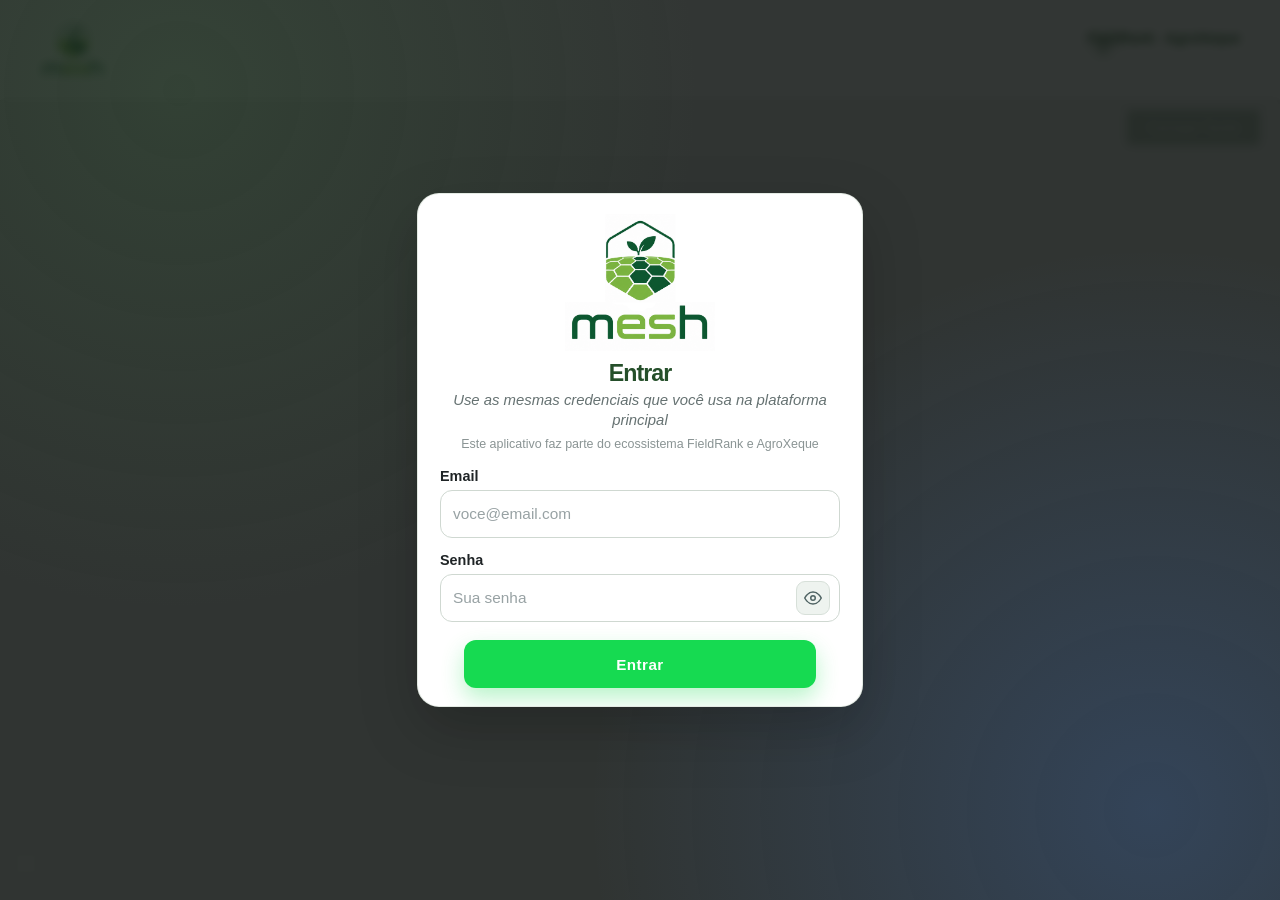
==== commit f35240c1: "chore(brand): neutraliza as referencias exclusivas a uma das plataformas O Mesh atende FieldRank e A" ====
--- a/index.html
+++ b/index.html
@@ -10,7 +10,7 @@
     <meta name="mobile-web-app-capable" content="yes">
     <meta name="apple-mobile-web-app-capable" content="yes">
     <meta name="apple-mobile-web-app-status-bar-style" content="black-translucent">
-    <meta name="description" content="Navegação de tarefas de scouting para a plataforma AgroXeque">
+    <meta name="description" content="Navegação de tarefas de campo do ecossistema FieldRank e AgroXeque">
     <meta name="application-name" content="mesh">
     <meta name="apple-mobile-web-app-title" content="mesh">
 
@@ -48,7 +48,7 @@
                 </svg>
             </button>
             <div class="line2">
-                AgroXeque&copy;
+                FieldRank &middot; AgroXeque
                 <br>
                 <span id="app-version-display" style="font-weight: normal; font-size: 12px;"></span>
             </div>
@@ -70,7 +70,8 @@
             <div class="login-header">
                 <img src="imagens/logo_principal.png" alt="Logotipo do mesh" class="login-logo">
                 <h2>Entrar</h2>
-                <p class="login-info">Use as mesmas credenciais que você usa na plataforma AgroXeque</p>
+                <p class="login-info">Use as mesmas credenciais que você usa na plataforma principal</p>
+                <p class="login-ecosystem">Este aplicativo faz parte do ecossistema FieldRank e AgroXeque</p>
             </div>
             <form id="login-form" method="post" action="#">
                 <div class="form-group">
--- a/styles.css
+++ b/styles.css
@@ -1,4 +1,4 @@
-﻿body, html {
+body, html {
     margin: 0;
     padding: 0;
     height: 100%;
@@ -86,7 +86,9 @@
 }
 
 .logo {
-    width: 150px;
+    max-height: 60px;
+    max-width: 150px;
+    width: auto;
     height: auto;
     object-fit: contain;
 }
@@ -351,7 +353,10 @@
     }
 
     .logo {
-        width: 120px;
+        max-height: 50px;
+        max-width: 120px;
+        width: auto;
+        height: auto;
     }
 
     .line2 {
@@ -568,6 +573,14 @@
     margin: 0 0 4px;
     font-weight: 600;
     line-height: 1.22;
+}
+
+.login-ecosystem {
+    color: #8a9494;
+    font-size: 0.78rem;
+    margin: 6px 0 0;
+    font-weight: 400;
+    line-height: 1.3;
 }
 
 .login-info {
@@ -1000,6 +1013,20 @@
     }
 }
 
-
-
-
+/* Labels rendered inside GeoJSON features when 'color' property is present */
+.leaflet-tooltip.feature-label {
+    background: transparent !important;
+    border: none !important;
+    box-shadow: none !important;
+    padding: 0 !important;
+    font-size: 11px; /* baseline; overridden per-zoom by JS so labels are never invisible */
+    font-weight: bold;
+    color: #000;
+    white-space: nowrap;
+    pointer-events: none;
+    text-shadow: 0 0 3px rgba(255,255,255,0.85);
+}
+
+.leaflet-tooltip.feature-label::before {
+    display: none !important;
+}
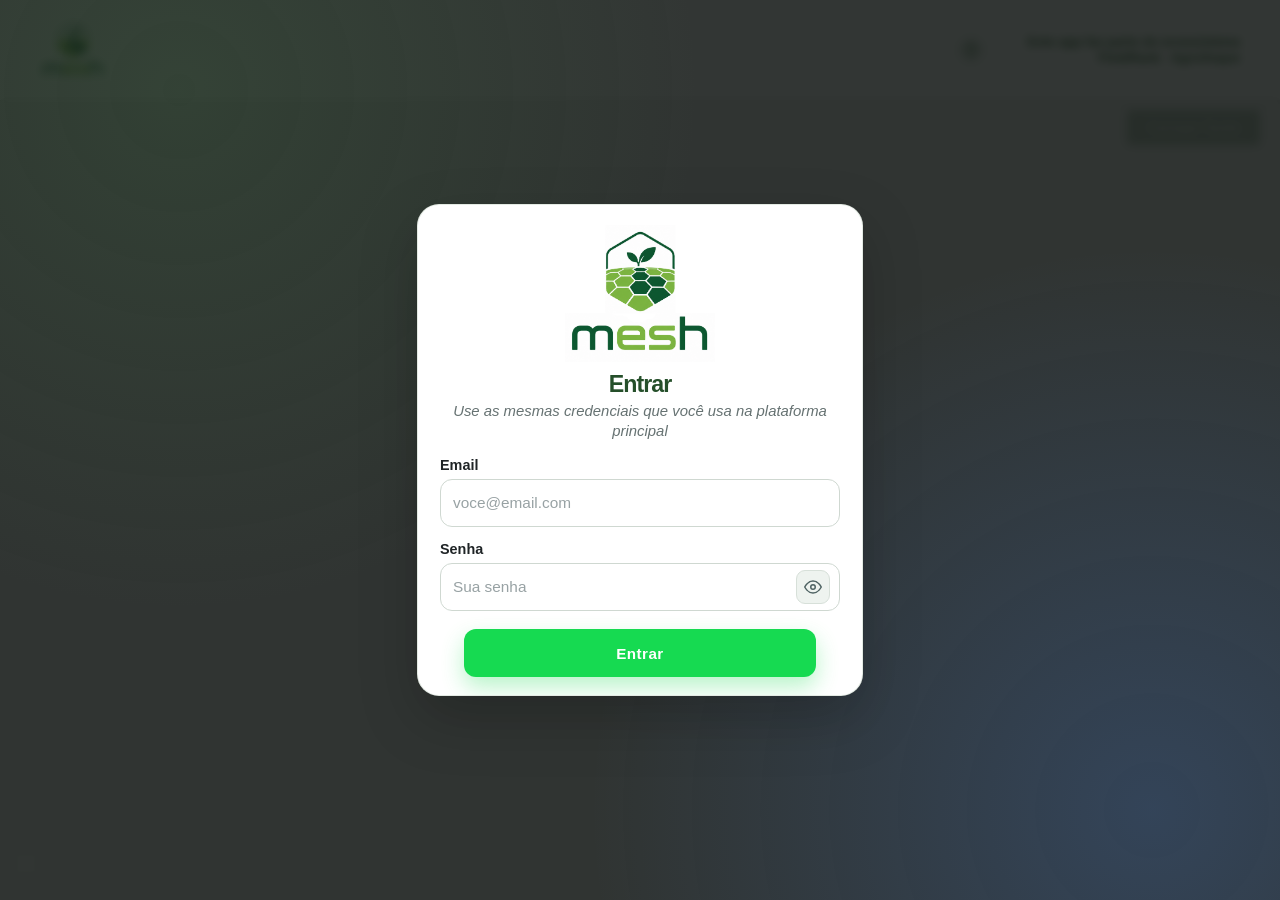
==== commit 319df96d: "fix(header): move a nota de ecossistema e corrige sobreposicao no cabecalho A frase sobre o ecossist" ====
--- a/index.html
+++ b/index.html
@@ -40,17 +40,19 @@
             <div class="logo-container">
                 <img src="imagens/logo_principal.png" alt="Logotipo do mesh" class="logo">
             </div>
-            <button id="install-help-button" class="install-help-button" type="button" aria-label="Ajuda para instalação" title="Ajuda para instalação">
-                <svg viewBox="0 0 24 24" aria-hidden="true">
-                    <circle cx="12" cy="12" r="10"></circle>
-                    <path d="M9.1 9a3 3 0 0 1 5.8 1c0 2-2.9 2.2-2.9 4"></path>
-                    <circle cx="12" cy="17.1" r="1"></circle>
-                </svg>
-            </button>
-            <div class="line2">
-                FieldRank &middot; AgroXeque
-                <br>
-                <span id="app-version-display" style="font-weight: normal; font-size: 12px;"></span>
+            <div class="header-right">
+                <button id="install-help-button" class="install-help-button" type="button" aria-label="Ajuda para instalação" title="Ajuda para instalação">
+                    <svg viewBox="0 0 24 24" aria-hidden="true">
+                        <circle cx="12" cy="12" r="10"></circle>
+                        <path d="M9.1 9a3 3 0 0 1 5.8 1c0 2-2.9 2.2-2.9 4"></path>
+                        <circle cx="12" cy="17.1" r="1"></circle>
+                    </svg>
+                </button>
+                <div class="line2">
+                    <span class="ecosystem-full">Este app faz parte do ecossistema FieldRank &middot; AgroXeque</span>
+                    <span class="ecosystem-short">FieldRank &middot; AgroXeque</span>
+                    <span id="app-version-display" style="font-weight: normal; font-size: 12px;"></span>
+                </div>
             </div>
         </div>
     </div>
@@ -71,7 +73,6 @@
                 <img src="imagens/logo_principal.png" alt="Logotipo do mesh" class="login-logo">
                 <h2>Entrar</h2>
                 <p class="login-info">Use as mesmas credenciais que você usa na plataforma principal</p>
-                <p class="login-ecosystem">Este aplicativo faz parte do ecossistema FieldRank e AgroXeque</p>
             </div>
             <form id="login-form" method="post" action="#">
                 <div class="form-group">
--- a/styles.css
+++ b/styles.css
@@ -36,19 +36,39 @@
     height: 100%;
 }
 
+/* O lado direito do cabecalho e um bloco flexivel: antes o botao de ajuda
+   ficava em right:140px, medida calculada para um texto curto, e qualquer
+   texto mais largo passava por cima dele. */
+.header-right {
+    margin-left: auto;
+    display: flex;
+    align-items: center;
+    gap: 12px;
+}
+
 .line2 {
-    position: absolute;
-    right: 20px;
-    top: 20px;
     color: #39693C;
-    font-size: 14px;
+    font-size: 13px;
     font-weight: bold;
+    text-align: right;
+    max-width: 240px;
+    line-height: 1.25;
+}
+
+.line2 .ecosystem-full {
+    display: block;
+}
+
+.line2 .ecosystem-short {
+    display: none;
+}
+
+.line2 #app-version-display {
+    display: block;
 }
 
 .install-help-button {
-    position: absolute;
-    right: 140px;
-    top: 18px;
+    flex-shrink: 0;
     width: 34px;
     height: 34px;
     border-radius: 50%;
@@ -360,13 +380,20 @@
     }
 
     .line2 {
-        top: 10px;
-        right: 10px;
+        max-width: 150px;
+        font-size: 11px;
+    }
+
+    /* Em tela estreita nao ha espaco para a frase inteira. */
+    .line2 .ecosystem-full {
+        display: none;
+    }
+
+    .line2 .ecosystem-short {
+        display: block;
     }
 
     .install-help-button {
-        top: 12px;
-        right: 100px;
         width: 30px;
         height: 30px;
     }
@@ -573,14 +600,6 @@
     margin: 0 0 4px;
     font-weight: 600;
     line-height: 1.22;
-}
-
-.login-ecosystem {
-    color: #8a9494;
-    font-size: 0.78rem;
-    margin: 6px 0 0;
-    font-weight: 400;
-    line-height: 1.3;
 }
 
 .login-info {
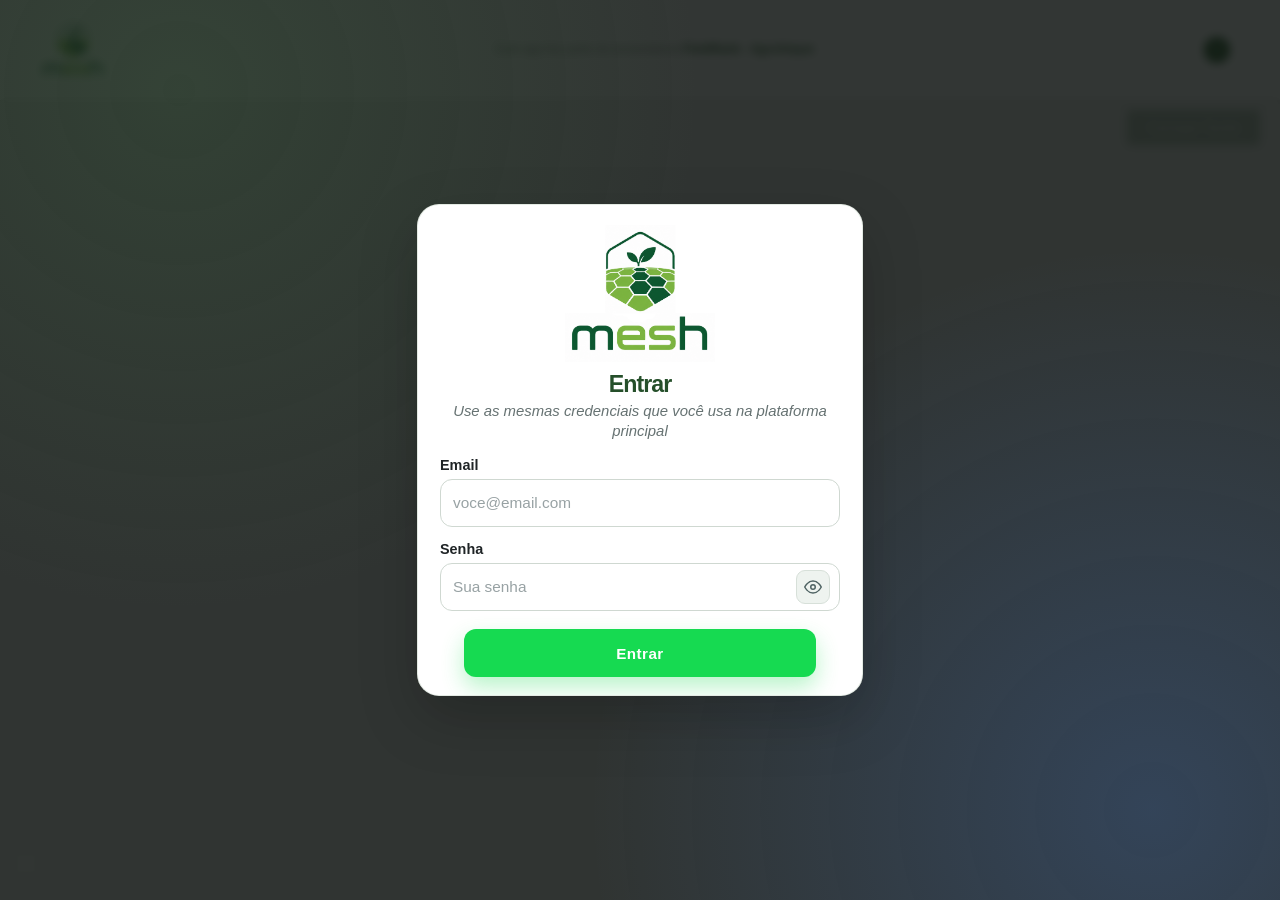
==== commit 68e607ba: "style(header): nota discreta ao centro e botao de ajuda redesenhado A nota sobre o ecossistema herda" ====
--- a/index.html
+++ b/index.html
@@ -40,18 +40,19 @@
             <div class="logo-container">
                 <img src="imagens/logo_principal.png" alt="Logotipo do mesh" class="logo">
             </div>
+            <p class="header-note">
+                <span class="ecosystem-full">Este app faz parte do ecossistema <strong>FieldRank &middot; AgroXeque</strong></span>
+                <span class="ecosystem-short">FieldRank &middot; AgroXeque</span>
+            </p>
             <div class="header-right">
                 <button id="install-help-button" class="install-help-button" type="button" aria-label="Ajuda para instalação" title="Ajuda para instalação">
                     <svg viewBox="0 0 24 24" aria-hidden="true">
-                        <circle cx="12" cy="12" r="10"></circle>
-                        <path d="M9.1 9a3 3 0 0 1 5.8 1c0 2-2.9 2.2-2.9 4"></path>
-                        <circle cx="12" cy="17.1" r="1"></circle>
+                        <path d="M9.2 9.3a2.9 2.9 0 0 1 5.6 1c0 1.9-2.8 2.5-2.8 4.2"></path>
+                        <circle cx="12" cy="17.6" r="1.05" fill="currentColor" stroke="none"></circle>
                     </svg>
                 </button>
                 <div class="line2">
-                    <span class="ecosystem-full">Este app faz parte do ecossistema FieldRank &middot; AgroXeque</span>
-                    <span class="ecosystem-short">FieldRank &middot; AgroXeque</span>
-                    <span id="app-version-display" style="font-weight: normal; font-size: 12px;"></span>
+                    <span id="app-version-display"></span>
                 </div>
             </div>
         </div>
--- a/styles.css
+++ b/styles.css
@@ -36,45 +36,52 @@
     height: 100%;
 }
 
-/* O lado direito do cabecalho e um bloco flexivel: antes o botao de ajuda
-   ficava em right:140px, medida calculada para um texto curto, e qualquer
-   texto mais largo passava por cima dele. */
+/* O cabecalho e uma unica linha flexivel: logo a esquerda, nota ao centro,
+   ajuda e versao a direita. Antes o botao de ajuda ficava em right:140px --
+   medida calculada para um texto curto -- e qualquer rotulo mais largo
+   passava por cima dele. */
+.header-note {
+    flex: 1;
+    margin: 0;
+    padding: 0 16px;
+    text-align: center;
+    color: #7d8b7e;
+    font-size: 12px;
+    font-weight: 400;
+    line-height: 1.3;
+}
+
+.header-note strong {
+    color: #39693C;
+    font-weight: 600;
+}
+
+.header-note .ecosystem-short {
+    display: none;
+}
+
 .header-right {
-    margin-left: auto;
-    display: flex;
-    align-items: center;
-    gap: 12px;
+    display: flex;
+    align-items: center;
+    gap: 10px;
 }
 
 .line2 {
-    color: #39693C;
-    font-size: 13px;
-    font-weight: bold;
+    color: #98a29a;
+    font-size: 11px;
+    font-weight: 400;
     text-align: right;
-    max-width: 240px;
-    line-height: 1.25;
-}
-
-.line2 .ecosystem-full {
-    display: block;
-}
-
-.line2 .ecosystem-short {
-    display: none;
-}
-
-.line2 #app-version-display {
-    display: block;
+    white-space: nowrap;
 }
 
 .install-help-button {
     flex-shrink: 0;
-    width: 34px;
-    height: 34px;
+    width: 26px;
+    height: 26px;
     border-radius: 50%;
-    border: 1px solid #cad5cb;
-    background: #ffffff;
-    color: #39693C;
+    border: none;
+    background: #39693C;
+    color: #ffffff;
     display: inline-flex;
     align-items: center;
     justify-content: center;
@@ -84,13 +91,12 @@
 }
 
 .install-help-button:hover {
-    background: #eef5ef;
-    border-color: #39693C;
+    background: #2c5430;
 }
 
 .install-help-button svg {
-    width: 18px;
-    height: 18px;
+    width: 14px;
+    height: 14px;
     stroke: currentColor;
     fill: none;
     stroke-width: 2;
@@ -380,22 +386,26 @@
     }
 
     .line2 {
-        max-width: 150px;
-        font-size: 11px;
+        font-size: 10px;
     }
 
     /* Em tela estreita nao ha espaco para a frase inteira. */
-    .line2 .ecosystem-full {
+    .header-note {
+        padding: 0 8px;
+        font-size: 10px;
+    }
+
+    .header-note .ecosystem-full {
         display: none;
     }
 
-    .line2 .ecosystem-short {
-        display: block;
+    .header-note .ecosystem-short {
+        display: inline;
     }
 
     .install-help-button {
-        width: 30px;
-        height: 30px;
+        width: 24px;
+        height: 24px;
     }
 
     .button-container {
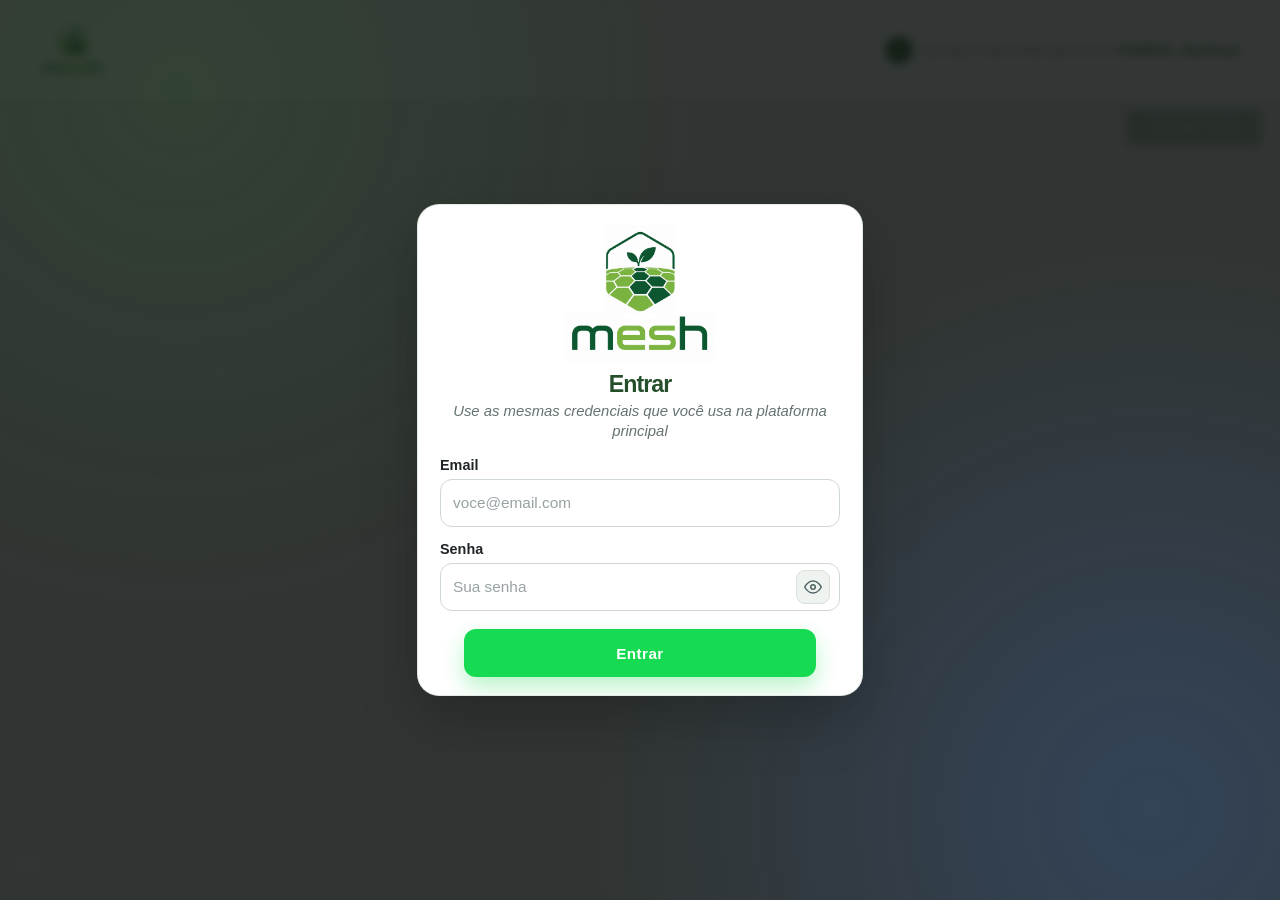
==== commit 23093119: "style(header): nota no canto direito abaixo da versao; versao para v3.1-mesh A nota passa a ficar no" ====
--- a/index.html
+++ b/index.html
@@ -40,10 +40,6 @@
             <div class="logo-container">
                 <img src="imagens/logo_principal.png" alt="Logotipo do mesh" class="logo">
             </div>
-            <p class="header-note">
-                <span class="ecosystem-full">Este app faz parte do ecossistema <strong>FieldRank &middot; AgroXeque</strong></span>
-                <span class="ecosystem-short">FieldRank &middot; AgroXeque</span>
-            </p>
             <div class="header-right">
                 <button id="install-help-button" class="install-help-button" type="button" aria-label="Ajuda para instalação" title="Ajuda para instalação">
                     <svg viewBox="0 0 24 24" aria-hidden="true">
@@ -53,6 +49,10 @@
                 </button>
                 <div class="line2">
                     <span id="app-version-display"></span>
+                    <span class="header-note">
+                        <span class="ecosystem-full">Este app foi desenvolvido para uso com <strong>FieldRank &middot; AgroXeque</strong></span>
+                        <span class="ecosystem-short">FieldRank &middot; AgroXeque</span>
+                    </span>
                 </div>
             </div>
         </div>
--- a/styles.css
+++ b/styles.css
@@ -36,19 +36,36 @@
     height: 100%;
 }
 
-/* O cabecalho e uma unica linha flexivel: logo a esquerda, nota ao centro,
-   ajuda e versao a direita. Antes o botao de ajuda ficava em right:140px --
-   medida calculada para um texto curto -- e qualquer rotulo mais largo
-   passava por cima dele. */
+/* Canto direito do cabecalho: botao de ajuda ao lado de um bloco empilhado
+   com a versao e, abaixo dela, a nota sobre as plataformas. Antes o botao
+   ficava em right:140px -- medida calculada para um texto curto -- e
+   qualquer rotulo mais largo passava por cima dele. */
+.header-right {
+    margin-left: auto;
+    display: flex;
+    align-items: center;
+    gap: 10px;
+}
+
+.line2 {
+    display: flex;
+    flex-direction: column;
+    align-items: flex-end;
+    text-align: right;
+    line-height: 1.35;
+}
+
+#app-version-display {
+    color: #98a29a;
+    font-size: 11px;
+    font-weight: 400;
+}
+
 .header-note {
-    flex: 1;
+    color: #7d8b7e;
+    font-size: 11px;
+    font-weight: 400;
     margin: 0;
-    padding: 0 16px;
-    text-align: center;
-    color: #7d8b7e;
-    font-size: 12px;
-    font-weight: 400;
-    line-height: 1.3;
 }
 
 .header-note strong {
@@ -58,20 +75,6 @@
 
 .header-note .ecosystem-short {
     display: none;
-}
-
-.header-right {
-    display: flex;
-    align-items: center;
-    gap: 10px;
-}
-
-.line2 {
-    color: #98a29a;
-    font-size: 11px;
-    font-weight: 400;
-    text-align: right;
-    white-space: nowrap;
 }
 
 .install-help-button {
@@ -385,13 +388,12 @@
         height: auto;
     }
 
-    .line2 {
+    #app-version-display {
         font-size: 10px;
     }
 
     /* Em tela estreita nao ha espaco para a frase inteira. */
     .header-note {
-        padding: 0 8px;
         font-size: 10px;
     }
 
@@ -533,12 +535,6 @@
 
 .custom-button:disabled:hover {
     background-color: #aeb8af; /* Keeps color stable on hover */
-}
-
-#app-version-display {
-    position: relative;
-    top: 12px;           
-    left: 20px;         
 }
 
 /* ===== ESTILOS DE LOGIN ===== */
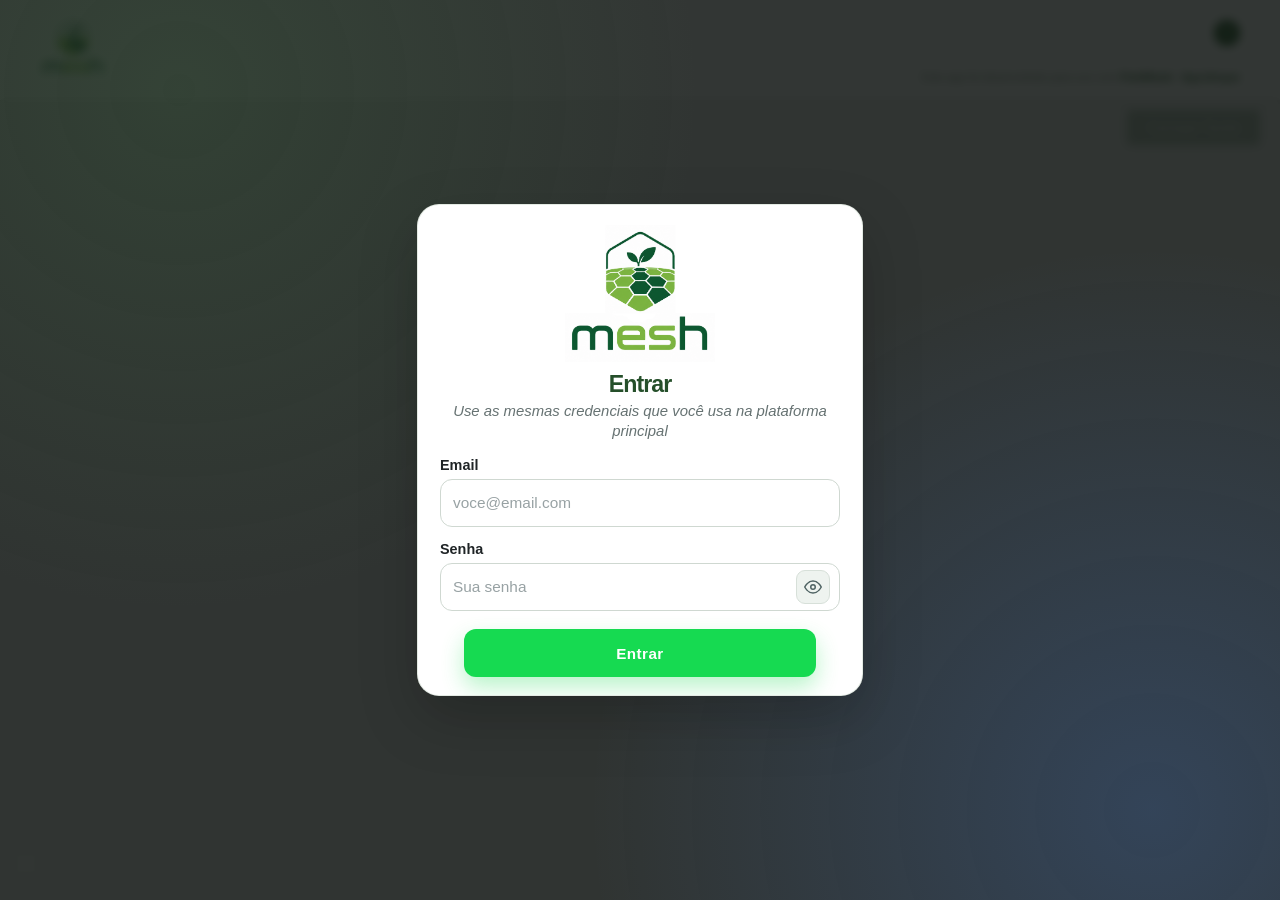
==== commit 83ad2a05: "style(header): tres ancoras -- versao sob a logo, ajuda no alto, nota na base A versao sai do canto " ====
--- a/index.html
+++ b/index.html
@@ -39,6 +39,7 @@
         <div class="header-content">
             <div class="logo-container">
                 <img src="imagens/logo_principal.png" alt="Logotipo do mesh" class="logo">
+                <span id="app-version-display"></span>
             </div>
             <div class="header-right">
                 <button id="install-help-button" class="install-help-button" type="button" aria-label="Ajuda para instalação" title="Ajuda para instalação">
@@ -47,13 +48,10 @@
                         <circle cx="12" cy="17.6" r="1.05" fill="currentColor" stroke="none"></circle>
                     </svg>
                 </button>
-                <div class="line2">
-                    <span id="app-version-display"></span>
-                    <span class="header-note">
-                        <span class="ecosystem-full">Este app foi desenvolvido para uso com <strong>FieldRank &middot; AgroXeque</strong></span>
-                        <span class="ecosystem-short">FieldRank &middot; AgroXeque</span>
-                    </span>
-                </div>
+                <span class="header-note">
+                    <span class="ecosystem-full">Este app foi desenvolvido para uso com <strong>FieldRank &middot; AgroXeque</strong></span>
+                    <span class="ecosystem-short">FieldRank &middot; AgroXeque</span>
+                </span>
             </div>
         </div>
     </div>
--- a/styles.css
+++ b/styles.css
@@ -36,29 +36,27 @@
     height: 100%;
 }
 
-/* Canto direito do cabecalho: botao de ajuda ao lado de um bloco empilhado
-   com a versao e, abaixo dela, a nota sobre as plataformas. Antes o botao
-   ficava em right:140px -- medida calculada para um texto curto -- e
-   qualquer rotulo mais largo passava por cima dele. */
+/* Cabecalho em tres ancoras: logo com a versao logo abaixo a esquerda,
+   botao de ajuda no alto a direita e a nota sobre as plataformas rente a
+   base. A separacao vertical entre o botao e a nota e proposital: colados,
+   a interrogacao parecia se referir a frase.
+   Antes o botao ficava em right:140px -- medida calculada para um texto
+   curto -- e qualquer rotulo mais largo passava por cima dele. */
 .header-right {
     margin-left: auto;
-    display: flex;
-    align-items: center;
-    gap: 10px;
-}
-
-.line2 {
+    align-self: stretch;
     display: flex;
     flex-direction: column;
     align-items: flex-end;
-    text-align: right;
-    line-height: 1.35;
+    justify-content: space-between;
+    padding: 10px 0 6px;
 }
 
 #app-version-display {
     color: #98a29a;
     font-size: 11px;
     font-weight: 400;
+    line-height: 1;
 }
 
 .header-note {
@@ -66,6 +64,8 @@
     font-size: 11px;
     font-weight: 400;
     margin: 0;
+    text-align: right;
+    line-height: 1.3;
 }
 
 .header-note strong {
@@ -110,7 +110,10 @@
 .logo-container {
     position: relative;
     display: flex;
-    align-items: center;
+    flex-direction: column;
+    align-items: center;
+    justify-content: center;
+    gap: 4px;
     height: 100%;
 }
 
@@ -392,6 +395,16 @@
         font-size: 10px;
     }
 
+    /* Cabecalho baixo: reduzir o recuo aumenta a folga entre a ajuda, no
+       alto, e a nota, na base -- que e o que as mantem dissociadas. */
+    .header-right {
+        padding: 2px 0 0;
+    }
+
+    .logo-container {
+        gap: 2px;
+    }
+
     /* Em tela estreita nao ha espaco para a frase inteira. */
     .header-note {
         font-size: 10px;
